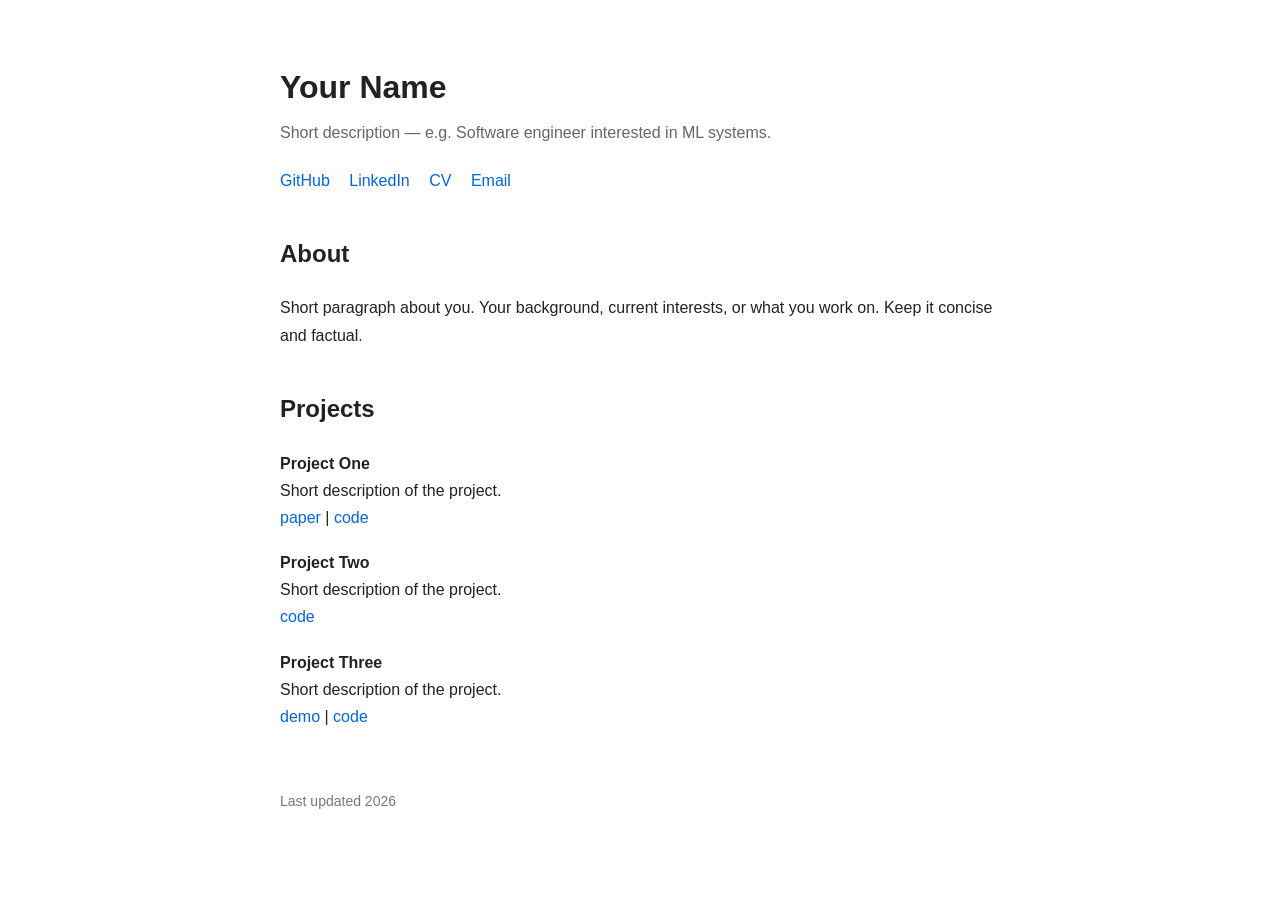
==== index.html @ 1ad60494 "ADD: empty page to start filling info" ====
<!DOCTYPE html>
<html lang="en">
<head>
<meta charset="utf-8">
<meta name="viewport" content="width=device-width, initial-scale=1">
<title>Your Name</title>

<style>
body{
  max-width:720px;
  margin:60px auto;
  padding:0 20px;
  font-family:-apple-system,BlinkMacSystemFont,"Segoe UI",Roboto,Helvetica,Arial,sans-serif;
  line-height:1.7;
  color:#222;
}

h1{
  margin-bottom:5px;
  font-size:32px;
}

.subtitle{
  color:#666;
  margin-top:0;
}

nav{
  margin:20px 0 40px 0;
}

nav a{
  margin-right:15px;
}

a{
  color:#0366d6;
  text-decoration:none;
}

a:hover{
  text-decoration:underline;
}

section{
  margin-top:40px;
}

.project{
  margin-bottom:18px;
}

footer{
  margin-top:60px;
  color:#777;
  font-size:14px;
}
</style>
</head>

<body>

<h1>Your Name</h1>
<p class="subtitle">Short description — e.g. Software engineer interested in ML systems.</p>

<nav>
<a href="https://github.com/yourusername">GitHub</a>
<a href="https://linkedin.com/in/yourprofile">LinkedIn</a>
<a href="cv.pdf">CV</a>
<a href="mailto:you@email.com">Email</a>
</nav>

<section>
<h2>About</h2>
<p>
Short paragraph about you. Your background, current interests, or what you work on.
Keep it concise and factual.
</p>
</section>

<section>
<h2>Projects</h2>

<div class="project">
<strong>Project One</strong><br>
Short description of the project.<br>
<a href="#">paper</a> | <a href="#">code</a>
</div>

<div class="project">
<strong>Project Two</strong><br>
Short description of the project.<br>
<a href="#">code</a>
</div>

<div class="project">
<strong>Project Three</strong><br>
Short description of the project.<br>
<a href="#">demo</a> | <a href="#">code</a>
</div>

</section>

<footer>
Last updated 2026
</footer>

</body>
</html>
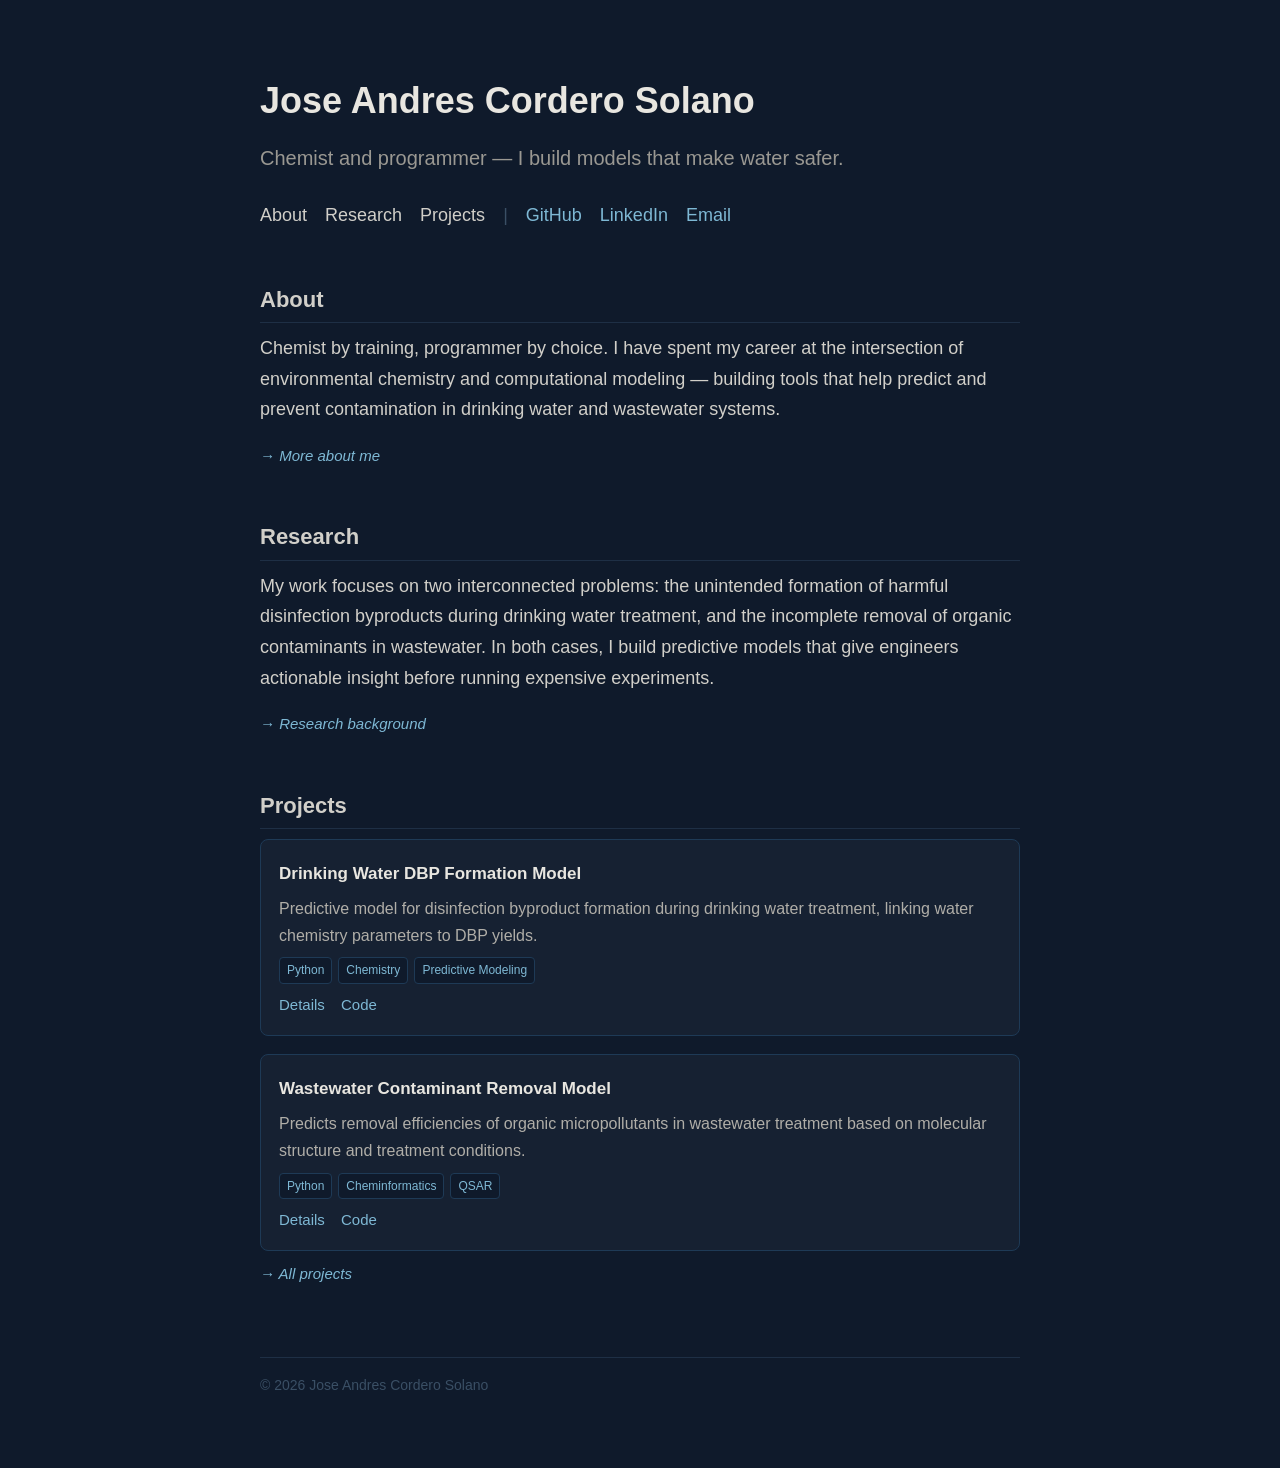
==== commit c922a3f4: "ADD: add multiple pages and start adding more content" ====
--- a/index.html
+++ b/index.html
@@ -3,107 +3,85 @@
 <head>
 <meta charset="utf-8">
 <meta name="viewport" content="width=device-width, initial-scale=1">
-<title>Your Name</title>
-
-<style>
-body{
-  max-width:720px;
-  margin:60px auto;
-  padding:0 20px;
-  font-family:-apple-system,BlinkMacSystemFont,"Segoe UI",Roboto,Helvetica,Arial,sans-serif;
-  line-height:1.7;
-  color:#222;
-}
-
-h1{
-  margin-bottom:5px;
-  font-size:32px;
-}
-
-.subtitle{
-  color:#666;
-  margin-top:0;
-}
-
-nav{
-  margin:20px 0 40px 0;
-}
-
-nav a{
-  margin-right:15px;
-}
-
-a{
-  color:#0366d6;
-  text-decoration:none;
-}
-
-a:hover{
-  text-decoration:underline;
-}
-
-section{
-  margin-top:40px;
-}
-
-.project{
-  margin-bottom:18px;
-}
-
-footer{
-  margin-top:60px;
-  color:#777;
-  font-size:14px;
-}
-</style>
+<title>Jose Andres Cordero Solano</title>
+<link rel="stylesheet" href="css/style.css">
 </head>
 
 <body>
 
-<h1>Your Name</h1>
-<p class="subtitle">Short description — e.g. Software engineer interested in ML systems.</p>
+<h1>Jose Andres Cordero Solano</h1>
+<p class="tagline">Chemist and programmer — I build models that make water safer.</p>
 
-<nav>
-<a href="https://github.com/yourusername">GitHub</a>
-<a href="https://linkedin.com/in/yourprofile">LinkedIn</a>
-<a href="cv.pdf">CV</a>
-<a href="mailto:you@email.com">Email</a>
+<nav class="site-nav">
+  <a href="/about/">About</a>
+  <a href="/research/">Research</a>
+  <a href="/projects/">Projects</a>
+  <span class="sep">|</span>
+  <a href="https://github.com/joancoso" class="external">GitHub</a>
+  <a href="https://www.linkedin.com/in/jocordero/" class="external">LinkedIn</a>
+  <a href="mailto:andres.cordero17@gmail.com" class="external">Email</a>
 </nav>
 
-<section>
-<h2>About</h2>
-<p>
-Short paragraph about you. Your background, current interests, or what you work on.
-Keep it concise and factual.
-</p>
+<section id="about">
+  <h2>About</h2>
+  <p>
+    Chemist by training, programmer by choice. I have spent my career at the intersection of
+    environmental chemistry and computational modeling — building tools that help predict and
+    prevent contamination in drinking water and wastewater systems.
+  </p>
+  <a href="/about/" class="read-more">More about me</a>
 </section>
 
-<section>
-<h2>Projects</h2>
+<section id="research">
+  <h2>Research</h2>
+  <p>
+    My work focuses on two interconnected problems: the unintended formation of harmful
+    disinfection byproducts during drinking water treatment, and the incomplete removal of
+    organic contaminants in wastewater. In both cases, I build predictive models that give
+    engineers actionable insight before running expensive experiments.
+  </p>
+  <a href="/research/" class="read-more">Research background</a>
+</section>
 
-<div class="project">
-<strong>Project One</strong><br>
-Short description of the project.<br>
-<a href="#">paper</a> | <a href="#">code</a>
-</div>
+<section id="projects">
+  <h2>Projects</h2>
+  <div class="projects">
 
-<div class="project">
-<strong>Project Two</strong><br>
-Short description of the project.<br>
-<a href="#">code</a>
-</div>
+    <div class="project">
+      <span class="project-title">Drinking Water DBP Formation Model</span>
+      <p class="project-desc">Predictive model for disinfection byproduct formation during drinking water treatment, linking water chemistry parameters to DBP yields.</p>
+      <div class="project-tags">
+        <span class="tech-tag">Python</span>
+        <span class="tech-tag">Chemistry</span>
+        <span class="tech-tag">Predictive Modeling</span>
+      </div>
+      <div class="project-links">
+        <a href="/projects/dbp-model/">Details</a>
+        <a href="#">Code</a>
+      </div>
+    </div>
 
-<div class="project">
-<strong>Project Three</strong><br>
-Short description of the project.<br>
-<a href="#">demo</a> | <a href="#">code</a>
-</div>
+    <div class="project">
+      <span class="project-title">Wastewater Contaminant Removal Model</span>
+      <p class="project-desc">Predicts removal efficiencies of organic micropollutants in wastewater treatment based on molecular structure and treatment conditions.</p>
+      <div class="project-tags">
+        <span class="tech-tag">Python</span>
+        <span class="tech-tag">Cheminformatics</span>
+        <span class="tech-tag">QSAR</span>
+      </div>
+      <div class="project-links">
+        <a href="/projects/contaminant-removal/">Details</a>
+        <a href="#">Code</a>
+      </div>
+    </div>
 
+  </div>
+  <a href="/projects/" class="read-more">All projects</a>
 </section>
 
 <footer>
-Last updated 2026
+  © 2026 Jose Andres Cordero Solano
 </footer>
 
 </body>
-</html>+</html>
--- a/css/style.css
+++ b/css/style.css
@@ -0,0 +1,225 @@
+/* === BASE === */
+
+*, *::before, *::after {
+  box-sizing: border-box;
+}
+
+/* === LAYOUT === */
+
+body {
+  max-width: 800px;
+  margin: 70px auto;
+  padding: 0 20px;
+  font-family: -apple-system, BlinkMacSystemFont, "Segoe UI", Roboto, Helvetica, Arial, sans-serif;
+  font-size: 18px;
+  line-height: 1.7;
+  color: #D1CFC9;
+  background: #0F1A2B;
+}
+
+/* === TYPOGRAPHY === */
+
+h1 {
+  font-size: 36px;
+  margin-bottom: 10px;
+  color: #E8E6E0;
+}
+
+h2 {
+  font-size: 22px;
+  margin-bottom: 10px;
+  border-bottom: 1px solid #1E2F45;
+  padding-bottom: 4px;
+}
+
+h3 {
+  font-size: 18px;
+  margin-bottom: 6px;
+}
+
+p {
+  margin-top: 0;
+  margin-bottom: 1em;
+}
+
+a {
+  color: #7EB8D4;
+  text-decoration: none;
+}
+
+a:hover {
+  text-decoration: underline;
+}
+
+.tagline {
+  color: #9A9892;
+  margin-top: 0;
+  font-size: 20px;
+}
+
+section {
+  margin-top: 50px;
+}
+
+/* === NAVIGATION === */
+
+nav.site-nav {
+  margin: 25px 0 50px 0;
+  display: flex;
+  flex-wrap: wrap;
+  gap: 4px 0;
+}
+
+nav.site-nav a {
+  margin-right: 18px;
+  font-weight: 500;
+  color: #D1CFC9;
+}
+
+nav.site-nav a:hover {
+  color: #7EB8D4;
+  text-decoration: none;
+}
+
+nav.site-nav .external {
+  color: #7EB8D4;
+  font-weight: 400;
+}
+
+nav.site-nav .sep {
+  color: #3A4F65;
+  margin-right: 18px;
+  user-select: none;
+}
+
+/* === TABLE OF CONTENTS === */
+
+nav.toc {
+  margin: 30px 0;
+  padding: 14px 18px;
+  border-left: 3px solid #1E3A56;
+  background: #111f30;
+  display: inline-block;
+  min-width: 220px;
+}
+
+nav.toc p {
+  font-weight: 600;
+  margin-bottom: 6px;
+  font-size: 15px;
+  color: #9A9892;
+  text-transform: uppercase;
+  letter-spacing: 0.04em;
+}
+
+nav.toc ol {
+  margin: 0;
+  padding-left: 20px;
+}
+
+nav.toc li {
+  font-size: 15px;
+  line-height: 1.8;
+}
+
+nav.toc a {
+  color: #7EB8D4;
+}
+
+/* === PROJECT CARDS === */
+
+.projects {
+  display: flex;
+  flex-direction: column;
+  gap: 18px;
+}
+
+.project {
+  padding: 18px;
+  border: 1px solid #1E3A56;
+  border-radius: 8px;
+  background: #162132;
+  transition: transform 0.05s ease, box-shadow 0.05s ease;
+  margin-bottom: 0;
+}
+
+.project:hover {
+  transform: translateY(-2px);
+  box-shadow: 0 4px 14px rgba(0, 0, 0, 0.3);
+}
+
+.project-title {
+  font-weight: 600;
+  font-size: 17px;
+  color: #E8E6E0;
+}
+
+.project-desc {
+  margin: 6px 0 8px 0;
+  font-size: 16px;
+  color: #B0AEA8;
+}
+
+.project-tags {
+  display: flex;
+  flex-wrap: wrap;
+  gap: 6px;
+  margin: 8px 0;
+}
+
+.tech-tag {
+  font-size: 12px;
+  color: #7EB8D4;
+  background: #0F1A2B;
+  border: 1px solid #1E3A56;
+  border-radius: 4px;
+  padding: 2px 7px;
+}
+
+.project-links {
+  margin-top: 8px;
+  font-size: 15px;
+}
+
+.project-links a {
+  margin-right: 12px;
+}
+
+/* === UTILITIES === */
+
+.breadcrumb {
+  font-size: 14px;
+  color: #9A9892;
+  margin-bottom: 6px;
+}
+
+.breadcrumb a {
+  color: #9A9892;
+}
+
+.breadcrumb a:hover {
+  color: #7EB8D4;
+  text-decoration: none;
+}
+
+.read-more {
+  display: block;
+  margin-top: 10px;
+  font-size: 15px;
+  color: #7EB8D4;
+  font-style: italic;
+}
+
+.read-more::before {
+  content: "→ ";
+}
+
+/* === FOOTER === */
+
+footer {
+  margin-top: 70px;
+  color: #3A4F65;
+  font-size: 14px;
+  border-top: 1px solid #1E2F45;
+  padding-top: 16px;
+}
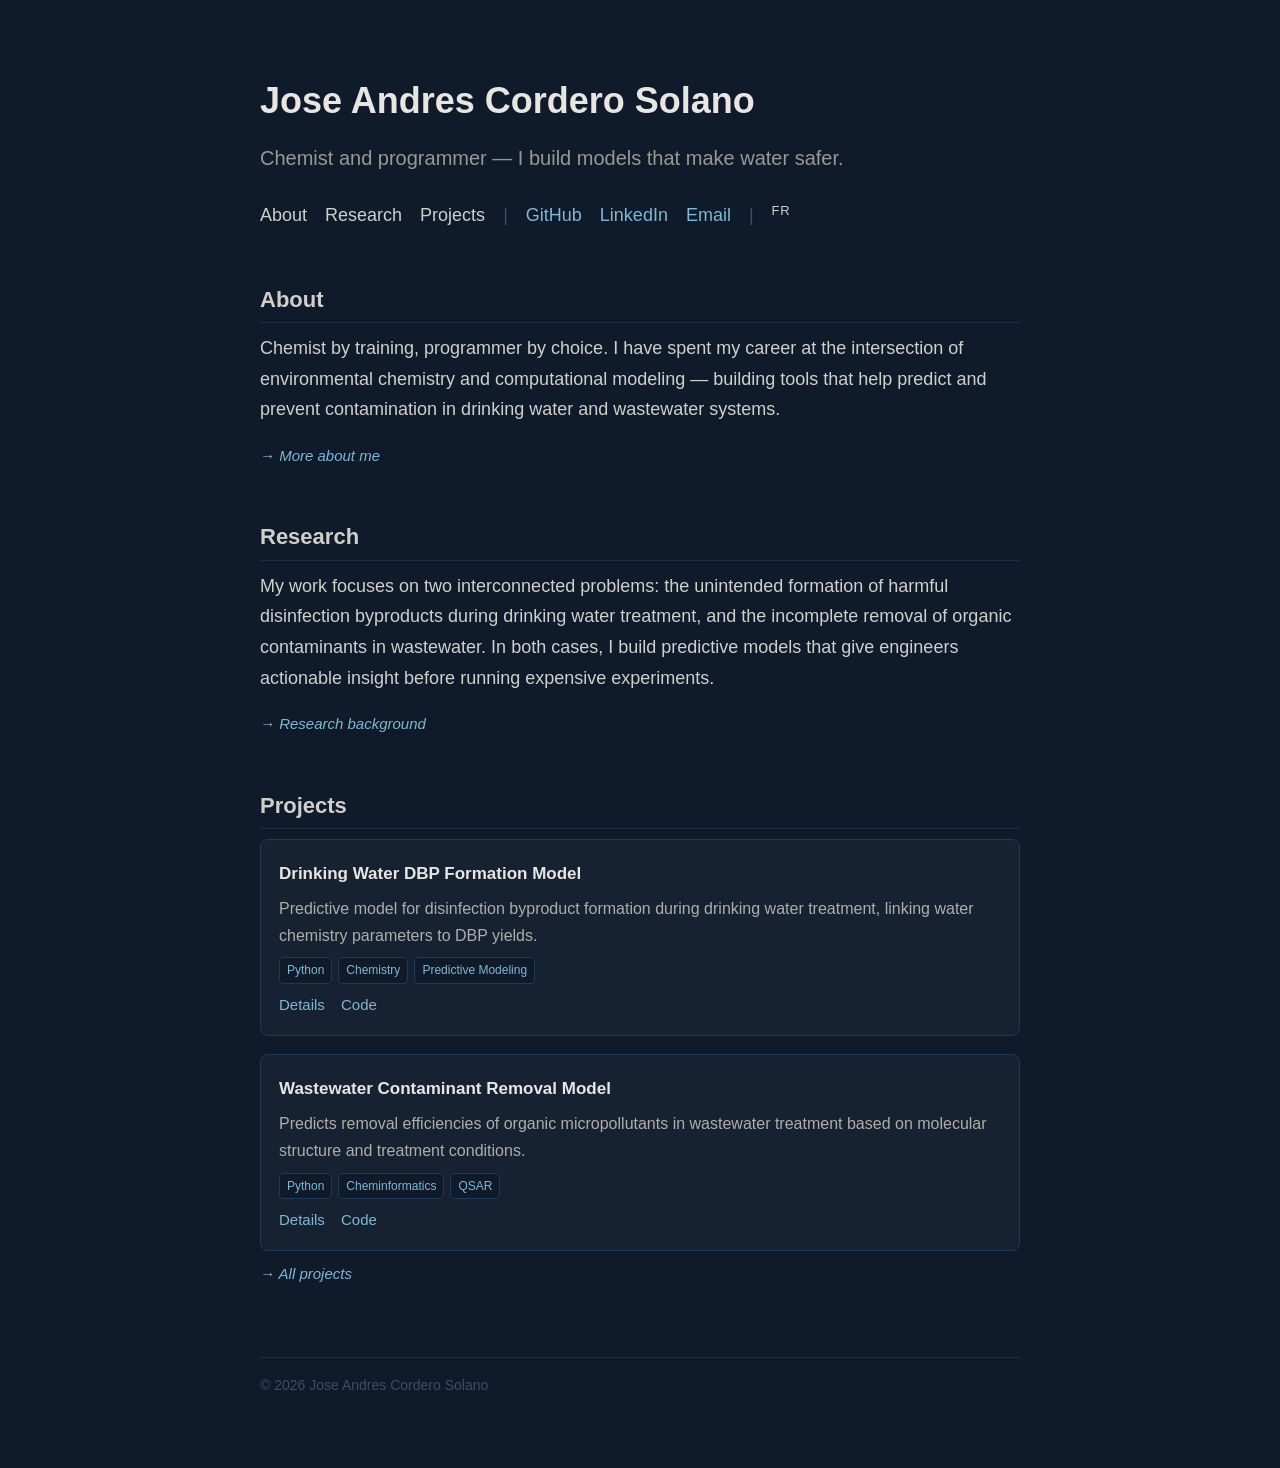
==== commit c8ca4038: "ADD: add french" ====
--- a/index.html
+++ b/index.html
@@ -20,6 +20,8 @@
   <a href="https://github.com/joancoso" class="external">GitHub</a>
   <a href="https://www.linkedin.com/in/jocordero/" class="external">LinkedIn</a>
   <a href="mailto:andres.cordero17@gmail.com" class="external">Email</a>
+  <span class="sep">|</span>
+  <a href="/fr/" class="lang-toggle">FR</a>
 </nav>
 
 <section id="about">
--- a/css/style.css
+++ b/css/style.css
@@ -214,6 +214,20 @@
   content: "→ ";
 }
 
+/* === LANGUAGE TOGGLE === */
+
+.lang-toggle {
+  font-size: 13px;
+  letter-spacing: 0.05em;
+  color: #9A9892;
+  font-weight: 500;
+}
+
+.lang-toggle:hover {
+  color: #7EB8D4;
+  text-decoration: none;
+}
+
 /* === FOOTER === */
 
 footer {
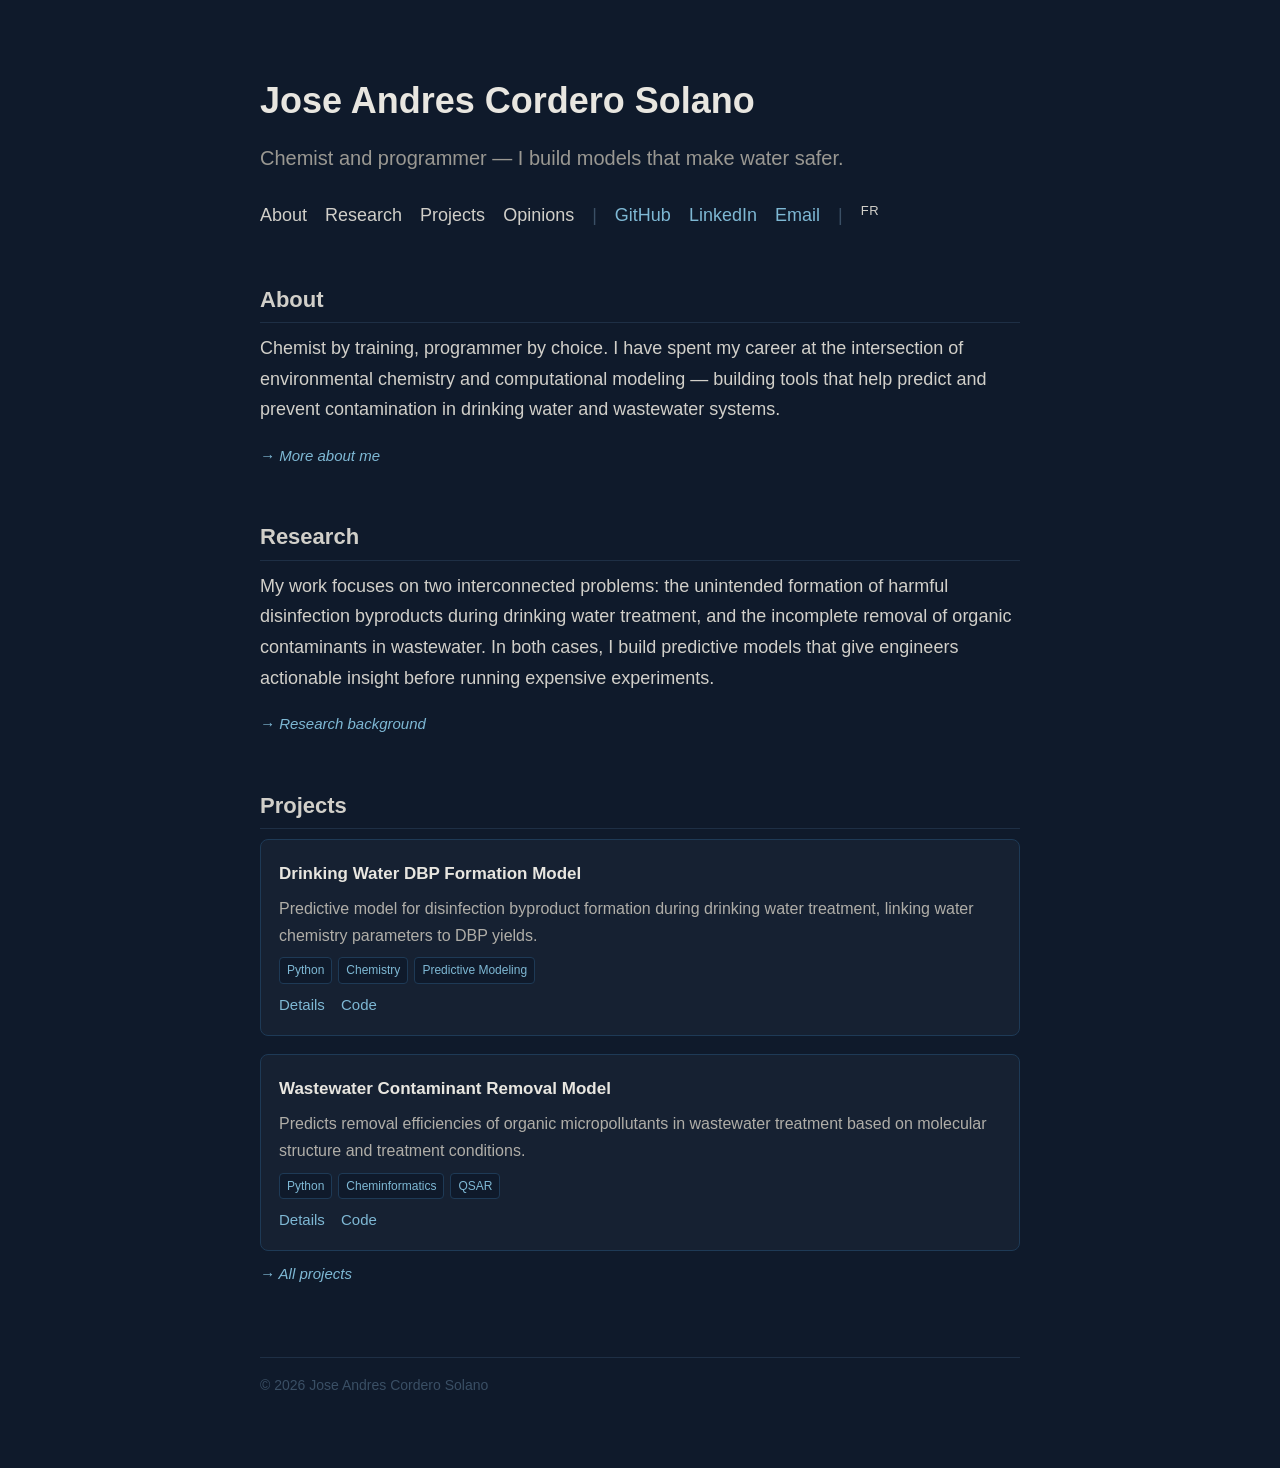
==== commit 66b9eaf5: "add: added opinions sections and a first opinion; the french version was updated accordingly" ====
--- a/index.html
+++ b/index.html
@@ -16,6 +16,7 @@
   <a href="/about/">About</a>
   <a href="/research/">Research</a>
   <a href="/projects/">Projects</a>
+  <a href="/opinions/">Opinions</a>
   <span class="sep">|</span>
   <a href="https://github.com/joancoso" class="external">GitHub</a>
   <a href="https://www.linkedin.com/in/jocordero/" class="external">LinkedIn</a>
--- a/css/style.css
+++ b/css/style.css
@@ -228,6 +228,18 @@
   text-decoration: none;
 }
 
+/* === PULL QUOTE === */
+
+blockquote.pull-quote {
+  font-size: 24px;
+  line-height: 1.4;
+  color: #E8E6E0;
+  border-left: 4px solid #7EB8D4;
+  margin: 28px 0;
+  padding: 10px 24px;
+  font-style: italic;
+}
+
 /* === FOOTER === */
 
 footer {
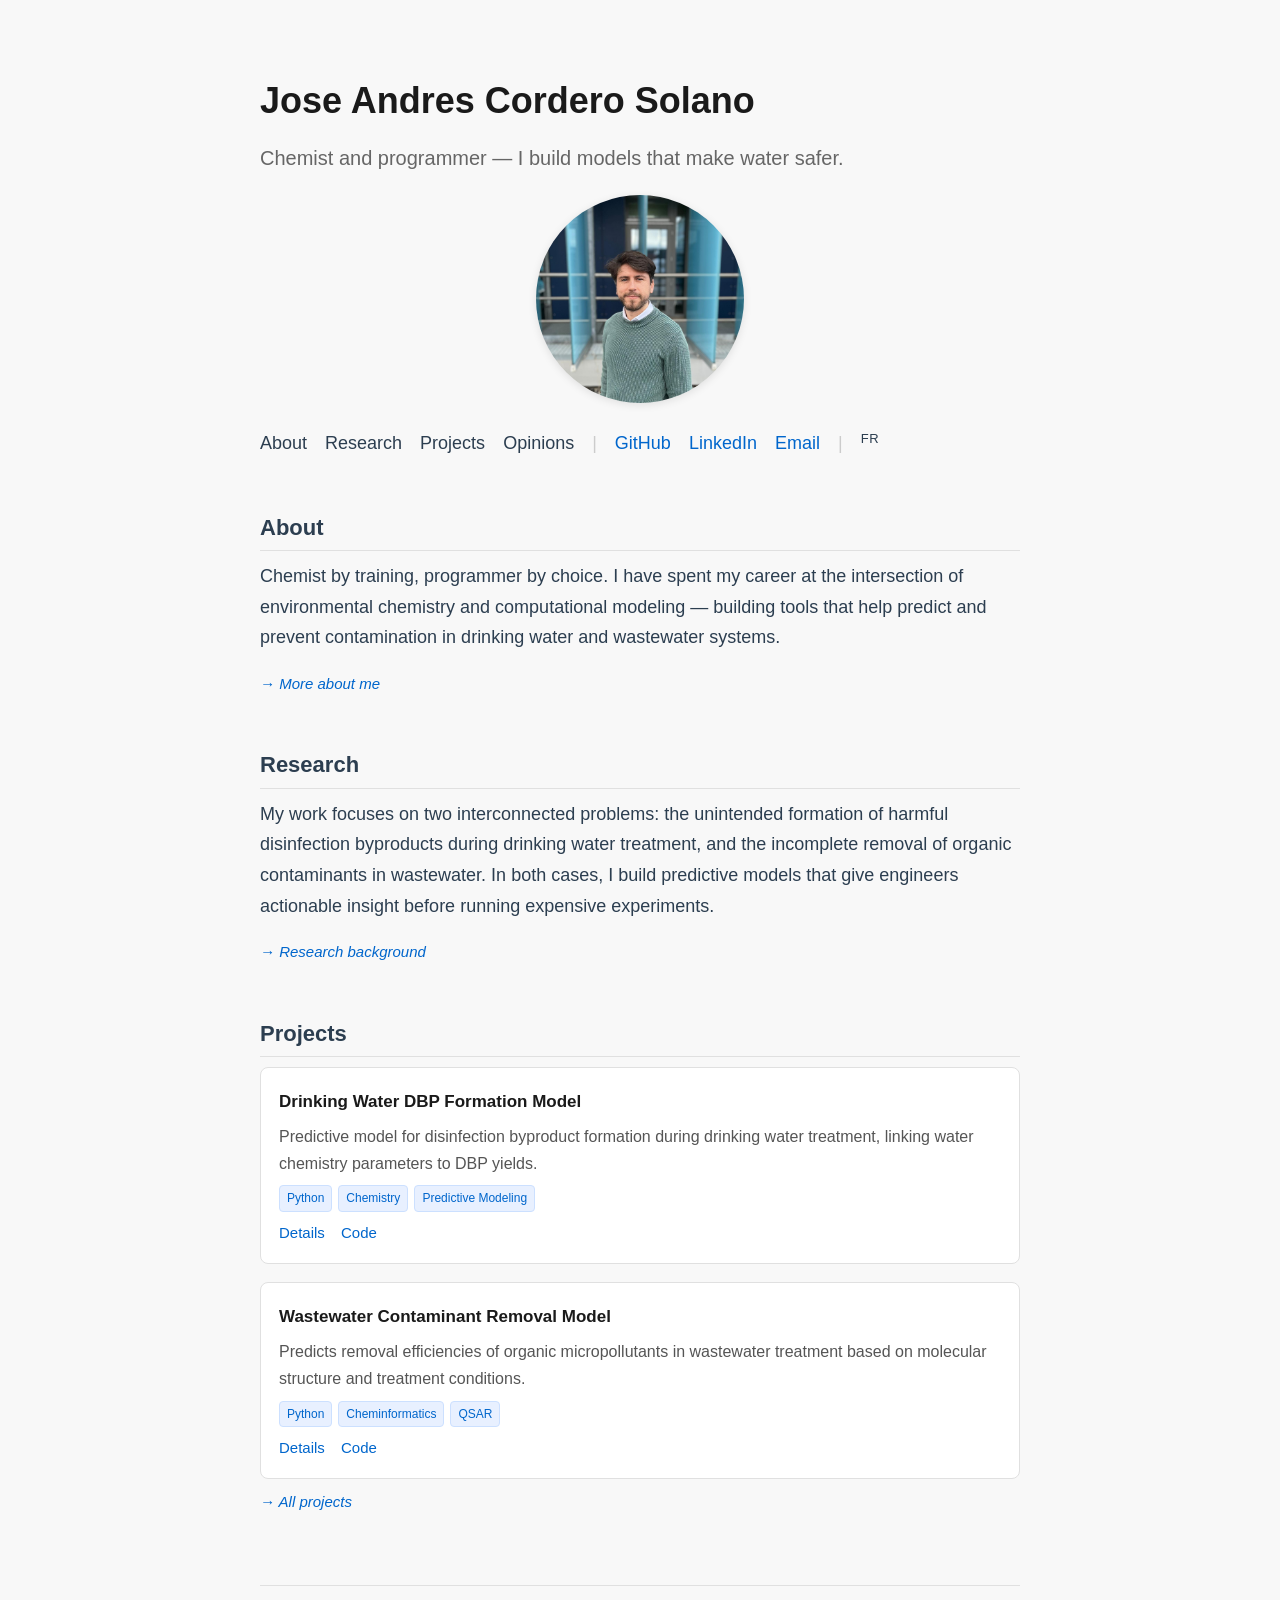
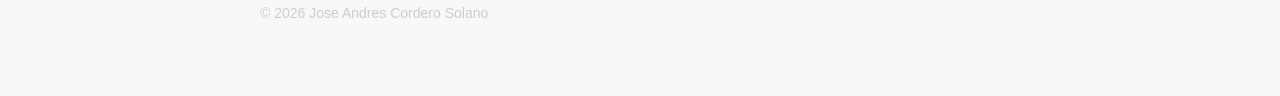
==== commit b8e0c7ff: "add: added personal photo and modified background color" ====
--- a/index.html
+++ b/index.html
@@ -11,6 +11,8 @@
 
 <h1>Jose Andres Cordero Solano</h1>
 <p class="tagline">Chemist and programmer — I build models that make water safer.</p>
+
+<img src="about/profile_photo.jpg" alt="Jose Andres Cordero Solano" class="profile-photo">
 
 <nav class="site-nav">
   <a href="/about/">About</a>
--- a/css/style.css
+++ b/css/style.css
@@ -13,8 +13,8 @@
   font-family: -apple-system, BlinkMacSystemFont, "Segoe UI", Roboto, Helvetica, Arial, sans-serif;
   font-size: 18px;
   line-height: 1.7;
-  color: #D1CFC9;
-  background: #0F1A2B;
+  color: #2C3E50;
+  background: #F8F8F8;
 }
 
 /* === TYPOGRAPHY === */
@@ -22,13 +22,13 @@
 h1 {
   font-size: 36px;
   margin-bottom: 10px;
-  color: #E8E6E0;
+  color: #1A1A1A;
 }
 
 h2 {
   font-size: 22px;
   margin-bottom: 10px;
-  border-bottom: 1px solid #1E2F45;
+  border-bottom: 1px solid #E0E0E0;
   padding-bottom: 4px;
 }
 
@@ -43,7 +43,7 @@
 }
 
 a {
-  color: #7EB8D4;
+  color: #0066CC;
   text-decoration: none;
 }
 
@@ -52,10 +52,24 @@
 }
 
 .tagline {
-  color: #9A9892;
+  color: #666666;
   margin-top: 0;
   font-size: 20px;
 }
+
+/* === PROFILE PHOTO === */
+
+img.profile-photo {
+  width: 208px;
+  height: 208px;
+  border-radius: 50%;
+  object-fit: cover;
+  display: block;
+  margin: 20px auto;
+  box-shadow: 0 2px 8px rgba(0, 0, 0, 0.1);
+}
+
+/* === SECTION === */
 
 section {
   margin-top: 50px;
@@ -73,21 +87,21 @@
 nav.site-nav a {
   margin-right: 18px;
   font-weight: 500;
-  color: #D1CFC9;
+  color: #2C3E50;
 }
 
 nav.site-nav a:hover {
-  color: #7EB8D4;
+  color: #0066CC;
   text-decoration: none;
 }
 
 nav.site-nav .external {
-  color: #7EB8D4;
+  color: #0066CC;
   font-weight: 400;
 }
 
 nav.site-nav .sep {
-  color: #3A4F65;
+  color: #CCCCCC;
   margin-right: 18px;
   user-select: none;
 }
@@ -97,8 +111,8 @@
 nav.toc {
   margin: 30px 0;
   padding: 14px 18px;
-  border-left: 3px solid #1E3A56;
-  background: #111f30;
+  border-left: 3px solid #0066CC;
+  background: #FFFFFF;
   display: inline-block;
   min-width: 220px;
 }
@@ -107,7 +121,7 @@
   font-weight: 600;
   margin-bottom: 6px;
   font-size: 15px;
-  color: #9A9892;
+  color: #666666;
   text-transform: uppercase;
   letter-spacing: 0.04em;
 }
@@ -123,7 +137,7 @@
 }
 
 nav.toc a {
-  color: #7EB8D4;
+  color: #0066CC;
 }
 
 /* === PROJECT CARDS === */
@@ -136,9 +150,9 @@
 
 .project {
   padding: 18px;
-  border: 1px solid #1E3A56;
+  border: 1px solid #E0E0E0;
   border-radius: 8px;
-  background: #162132;
+  background: #FFFFFF;
   transition: transform 0.05s ease, box-shadow 0.05s ease;
   margin-bottom: 0;
 }
@@ -151,13 +165,13 @@
 .project-title {
   font-weight: 600;
   font-size: 17px;
-  color: #E8E6E0;
+  color: #1A1A1A;
 }
 
 .project-desc {
   margin: 6px 0 8px 0;
   font-size: 16px;
-  color: #B0AEA8;
+  color: #555555;
 }
 
 .project-tags {
@@ -169,9 +183,9 @@
 
 .tech-tag {
   font-size: 12px;
-  color: #7EB8D4;
-  background: #0F1A2B;
-  border: 1px solid #1E3A56;
+  color: #0066CC;
+  background: #E8F0FF;
+  border: 1px solid #CCE0FF;
   border-radius: 4px;
   padding: 2px 7px;
 }
@@ -189,16 +203,16 @@
 
 .breadcrumb {
   font-size: 14px;
-  color: #9A9892;
+  color: #999999;
   margin-bottom: 6px;
 }
 
 .breadcrumb a {
-  color: #9A9892;
+  color: #999999;
 }
 
 .breadcrumb a:hover {
-  color: #7EB8D4;
+  color: #0066CC;
   text-decoration: none;
 }
 
@@ -206,7 +220,7 @@
   display: block;
   margin-top: 10px;
   font-size: 15px;
-  color: #7EB8D4;
+  color: #0066CC;
   font-style: italic;
 }
 
@@ -219,12 +233,12 @@
 .lang-toggle {
   font-size: 13px;
   letter-spacing: 0.05em;
-  color: #9A9892;
+  color: #999999;
   font-weight: 500;
 }
 
 .lang-toggle:hover {
-  color: #7EB8D4;
+  color: #0066CC;
   text-decoration: none;
 }
 
@@ -233,8 +247,8 @@
 blockquote.pull-quote {
   font-size: 24px;
   line-height: 1.4;
-  color: #E8E6E0;
-  border-left: 4px solid #7EB8D4;
+  color: #1A1A1A;
+  border-left: 4px solid #0066CC;
   margin: 28px 0;
   padding: 10px 24px;
   font-style: italic;
@@ -244,8 +258,8 @@
 
 footer {
   margin-top: 70px;
-  color: #3A4F65;
+  color: #CCCCCC;
   font-size: 14px;
-  border-top: 1px solid #1E2F45;
+  border-top: 1px solid #E0E0E0;
   padding-top: 16px;
 }
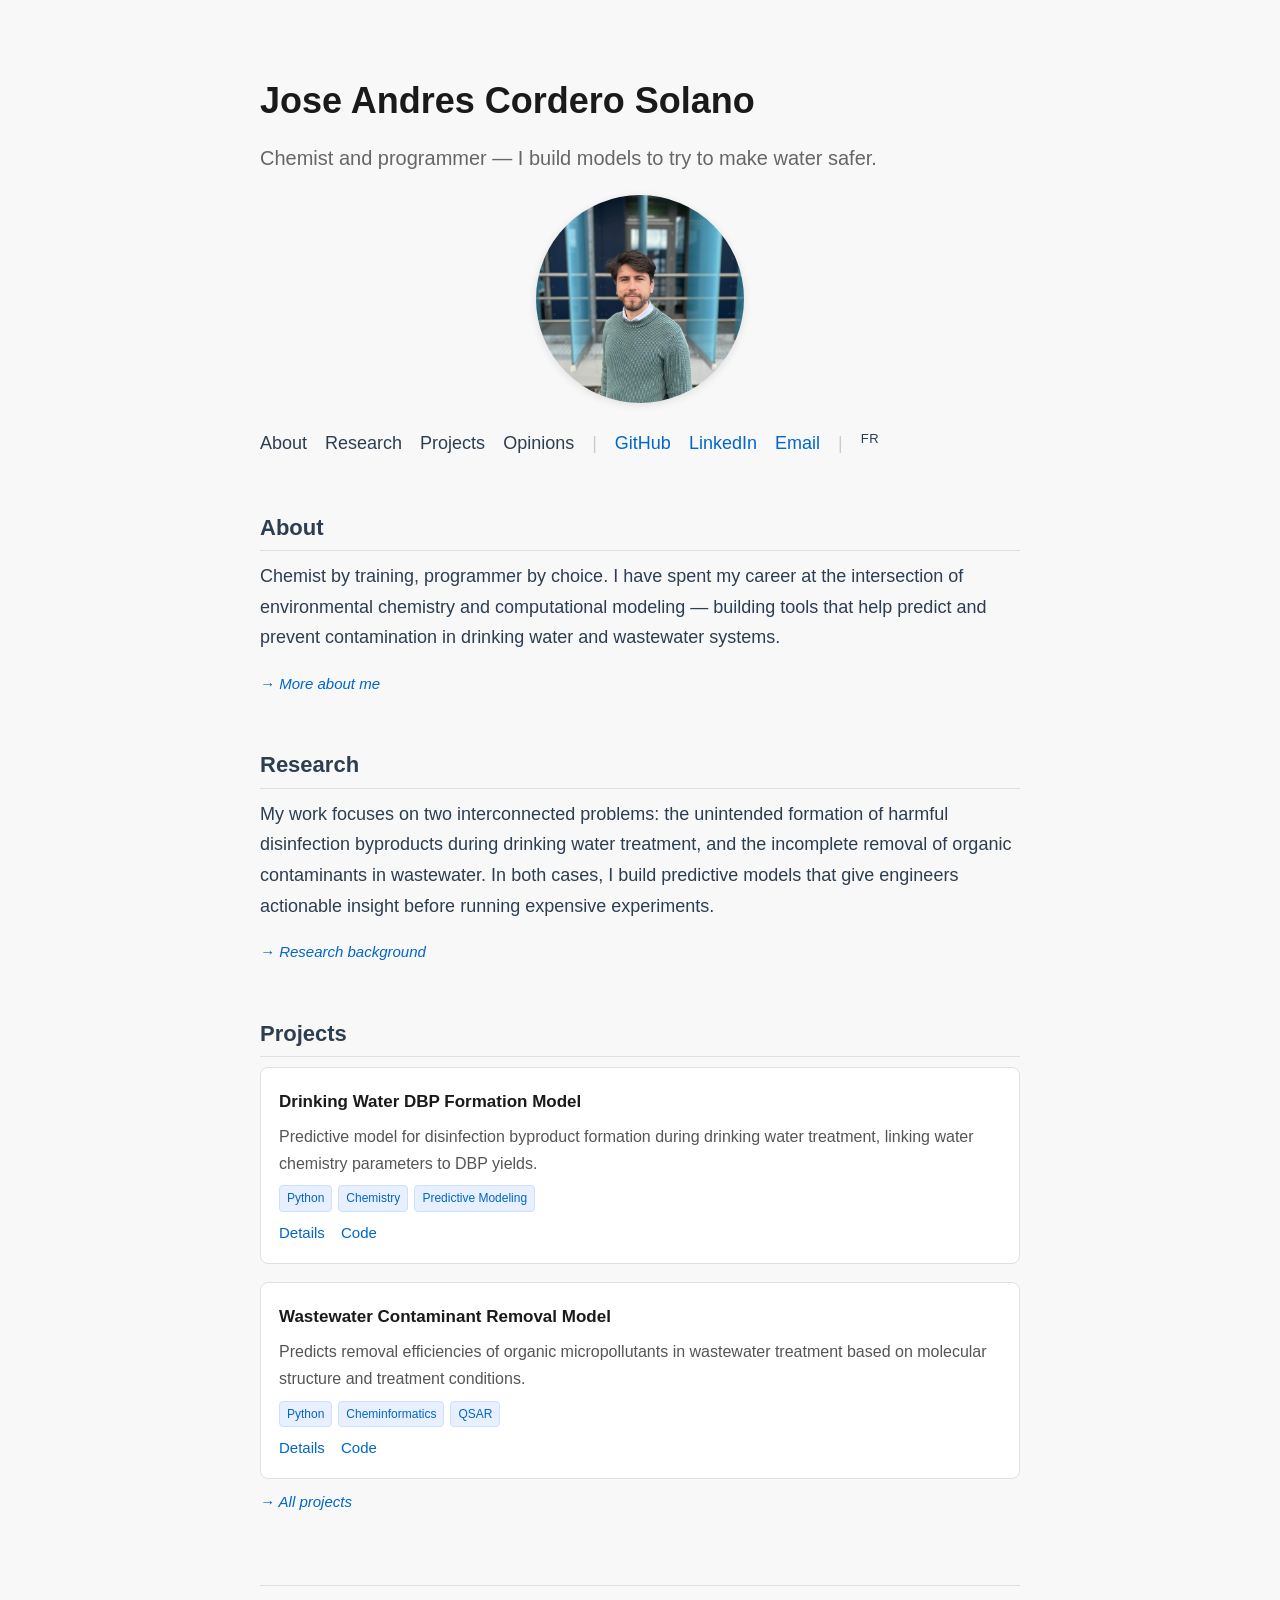
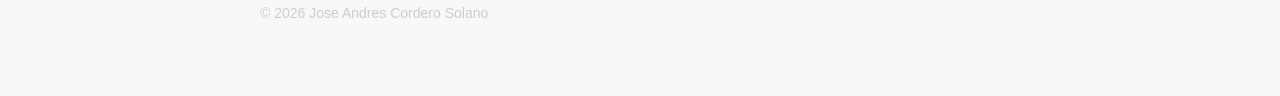
==== commit abb52d49: "modified: new header in english and french" ====
--- a/index.html
+++ b/index.html
@@ -10,7 +10,7 @@
 <body>
 
 <h1>Jose Andres Cordero Solano</h1>
-<p class="tagline">Chemist and programmer — I build models that make water safer.</p>
+<p class="tagline">Chemist and programmer — I build models to try to make water safer.</p>
 
 <img src="about/profile_photo.jpg" alt="Jose Andres Cordero Solano" class="profile-photo">
 
